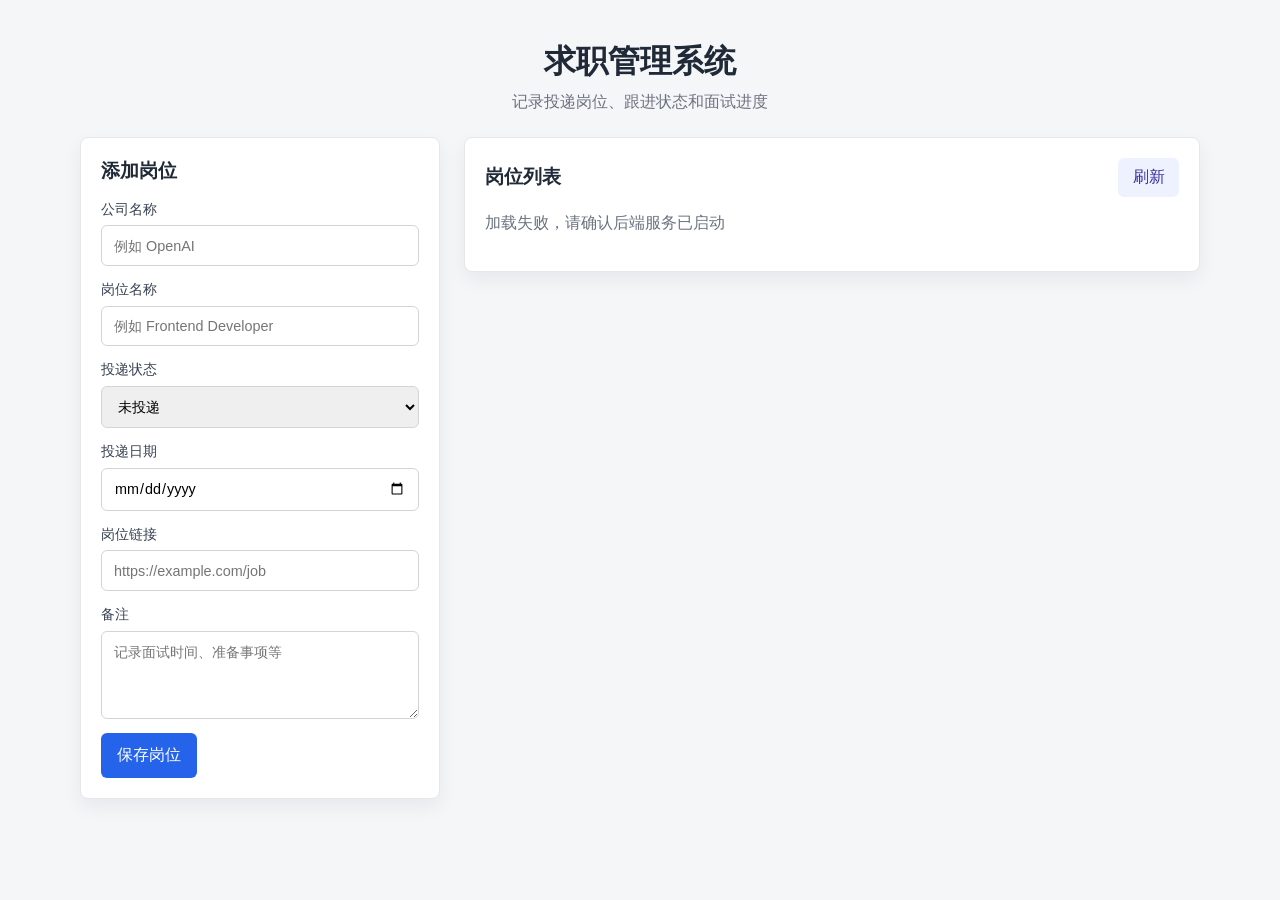
==== job-tracker-project/frontend/index.html @ 76c73f9f "加入前端页面展示" ====
<!DOCTYPE html>
<html lang="zh-CN">
<head>
    <meta charset="UTF-8">
    <meta name="viewport" content="width=device-width, initial-scale=1.0">
    <title>求职管理系统</title>
    <link rel="stylesheet" href="./style.css">
</head>
<body>
    <header class="page-header">
        <h1>求职管理系统</h1>
        <p>记录投递岗位、跟进状态和面试进度</p>
    </header>

    <main class="app-layout">
        <section class="panel form-panel">
            <h2>添加岗位</h2>
            <form id="jobForm" class="job-form">
                <label>
                    公司名称
                    <input id="company" type="text" required placeholder="例如 OpenAI">
                </label>

                <label>
                    岗位名称
                    <input id="position" type="text" required placeholder="例如 Frontend Developer">
                </label>

                <label>
                    投递状态
                    <select id="status">
                        <option value="未投递">未投递</option>
                        <option value="已投递">已投递</option>
                        <option value="面试中">面试中</option>
                        <option value="已拒绝">已拒绝</option>
                        <option value="已 offer">已 offer</option>
                    </select>
                </label>

                <label>
                    投递日期
                    <input id="applyDate" type="date">
                </label>

                <label>
                    岗位链接
                    <input id="jobUrl" type="url" placeholder="https://example.com/job">
                </label>

                <label>
                    备注
                    <textarea id="note" rows="4" placeholder="记录面试时间、准备事项等"></textarea>
                </label>

                <div class="form-actions">
                    <button id="submitBtn" type="submit">保存岗位</button>
                    <button id="cancelEditBtn" type="button" class="secondary-btn" hidden>取消编辑</button>
                </div>
            </form>
        </section>

        <section class="panel list-panel">
            <div class="list-header">
                <h2>岗位列表</h2>
                <button id="refreshBtn" type="button">刷新</button>
            </div>

            <p id="statusText" class="status-text"></p>
            <div id="jobList" class="job-list"></div>
        </section>
    </main>

    <script src="./app.js"></script>
</body>
</html>
---- job-tracker-project/frontend/style.css ----
* {
    box-sizing: border-box;
}

body {
    margin: 0;
    font-family: Arial, "Microsoft YaHei", sans-serif;
    background-color: #f4f6f8;
    color: #1f2937;
}

.page-header {
    padding: 2.5rem 1rem 1.5rem;
    text-align: center;
}

.page-header h1 {
    margin: 0 0 0.5rem;
    font-size: 2rem;
}

.page-header p {
    margin: 0;
    color: #6b7280;
}

.app-layout {
    width: min(1120px, calc(100% - 2rem));
    margin: 0 auto 3rem;
    display: grid;
    grid-template-columns: 360px 1fr;
    gap: 1.5rem;
    align-items: start;
}

.panel {
    background-color: #ffffff;
    border: 1px solid #e5e7eb;
    border-radius: 8px;
    box-shadow: 0 8px 20px rgba(15, 23, 42, 0.06);
}

.form-panel,
.list-panel {
    padding: 1.25rem;
}

.panel h2 {
    margin: 0 0 1rem;
    font-size: 1.2rem;
}

.job-form {
    display: grid;
    gap: 0.9rem;
}

.job-form label {
    display: grid;
    gap: 0.4rem;
    color: #374151;
    font-size: 0.9rem;
}

.job-form input,
.job-form select,
.job-form textarea {
    width: 100%;
    padding: 0.7rem 0.75rem;
    border: 1px solid #d1d5db;
    border-radius: 6px;
    font: inherit;
}

.job-form textarea {
    resize: vertical;
}

.job-form button,
.list-header button,
.delete-btn,
.edit-btn {
    border: none;
    border-radius: 6px;
    cursor: pointer;
    font: inherit;
}

.form-actions {
    display: flex;
    gap: 0.75rem;
    flex-wrap: wrap;
}

.job-form button {
    padding: 0.75rem 1rem;
    background-color: #2563eb;
    color: #ffffff;
}

.job-form button:hover {
    background-color: #1d4ed8;
}

.job-form .secondary-btn {
    background-color: #e5e7eb;
    color: #374151;
}

.job-form .secondary-btn:hover {
    background-color: #d1d5db;
}

.list-header {
    display: flex;
    justify-content: space-between;
    gap: 1rem;
    align-items: center;
    margin-bottom: 1rem;
}

.list-header h2 {
    margin: 0;
}

.list-header button {
    padding: 0.55rem 0.9rem;
    background-color: #eef2ff;
    color: #3730a3;
}

.status-text {
    min-height: 1.4rem;
    margin: 0 0 1rem;
    color: #6b7280;
}

.job-list {
    display: grid;
    gap: 1rem;
}

.job-card {
    padding: 1rem;
    border: 1px solid #e5e7eb;
    border-radius: 8px;
    background-color: #ffffff;
}

.job-card-header {
    display: flex;
    justify-content: space-between;
    gap: 1rem;
    align-items: start;
}

.job-card h3 {
    margin: 0 0 0.3rem;
    font-size: 1.05rem;
}

.job-card p {
    margin: 0.3rem 0;
    color: #4b5563;
}

.status-badge {
    display: inline-block;
    padding: 0.25rem 0.5rem;
    border-radius: 999px;
    background-color: #ecfdf5;
    color: #047857;
    font-size: 0.8rem;
    white-space: nowrap;
}

.job-meta {
    margin-top: 0.75rem;
    font-size: 0.9rem;
}

.job-link {
    color: #2563eb;
    text-decoration: none;
}

.job-link:hover {
    text-decoration: underline;
}

.card-actions {
    display: flex;
    gap: 0.5rem;
    flex-wrap: wrap;
    margin-top: 0.85rem;
}

.edit-btn,
.delete-btn {
    margin-top: 0.85rem;
    padding: 0.5rem 0.8rem;
}

.edit-btn {
    background-color: #dbeafe;
    color: #1d4ed8;
}

.edit-btn:hover {
    background-color: #bfdbfe;
}

.delete-btn {
    background-color: #fee2e2;
    color: #b91c1c;
}

.delete-btn:hover {
    background-color: #fecaca;
}

@media (max-width: 820px) {
    .app-layout {
        grid-template-columns: 1fr;
    }
}
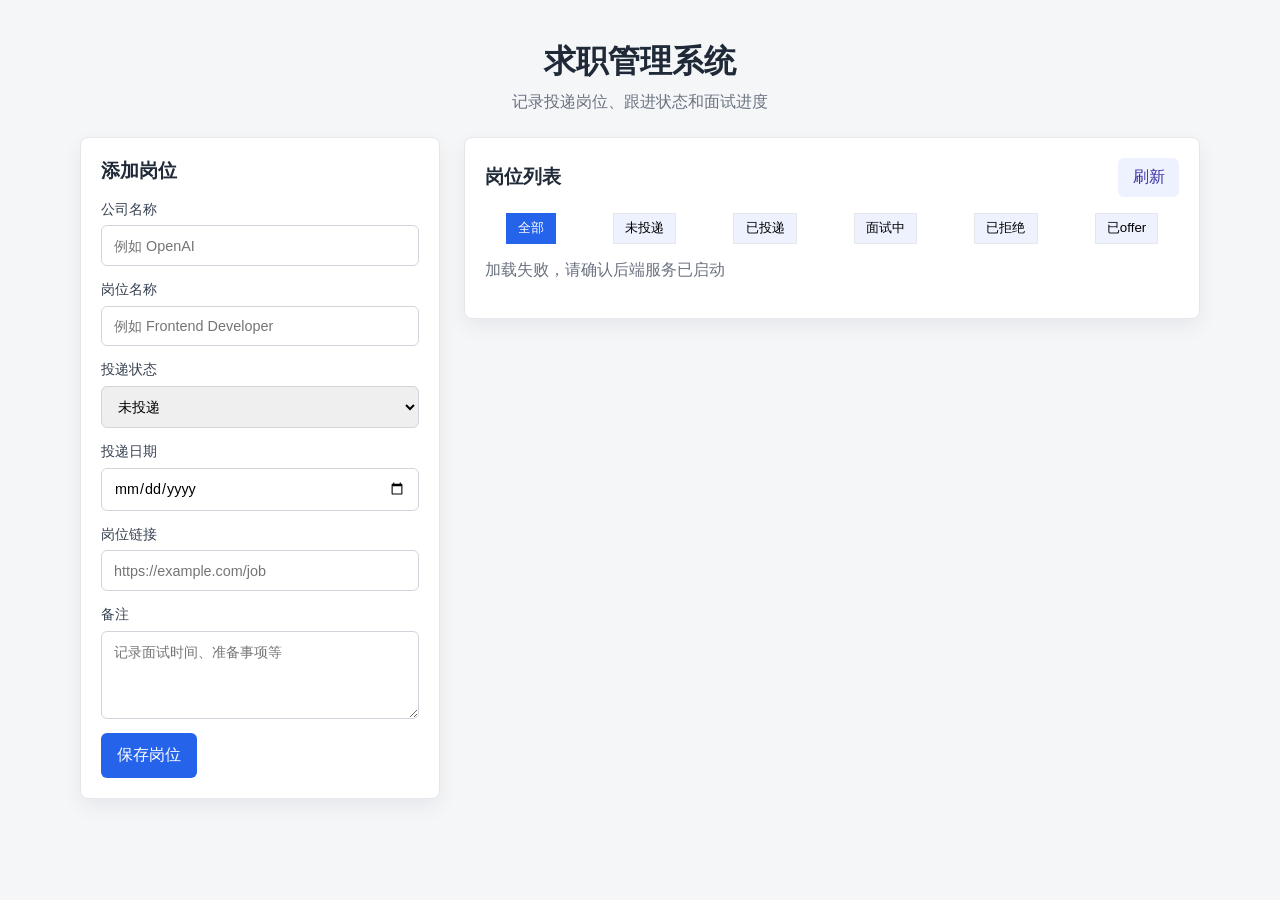
==== commit 22c43384: "添加一个按状态筛选的功能" ====
--- a/job-tracker-project/frontend/index.html
+++ b/job-tracker-project/frontend/index.html
@@ -33,7 +33,7 @@
                         <option value="已投递">已投递</option>
                         <option value="面试中">面试中</option>
                         <option value="已拒绝">已拒绝</option>
-                        <option value="已 offer">已 offer</option>
+                        <option value="已offer">已offer</option>
                     </select>
                 </label>
 
@@ -64,6 +64,14 @@
                 <h2>岗位列表</h2>
                 <button id="refreshBtn" type="button">刷新</button>
             </div>
+            <div class="btn-list">
+                <button class="filter-btn active" data-filter="全部">全部</button>
+                <button class="filter-btn" data-filter="未投递">未投递</button>
+                <button class="filter-btn" data-filter="已投递">已投递</button>
+                <button class="filter-btn" data-filter="面试中">面试中</button>
+                <button class="filter-btn" data-filter="已拒绝">已拒绝</button>
+                <button class="filter-btn" data-filter="已offer">已offer</button>
+            </div>
 
             <p id="statusText" class="status-text"></p>
             <div id="jobList" class="job-list"></div>
--- a/job-tracker-project/frontend/style.css
+++ b/job-tracker-project/frontend/style.css
@@ -129,6 +129,36 @@
     color: #3730a3;
 }
 
+.btn-list {
+    display: flex;
+    flex-wrap: wrap;
+    gap: 1rem;
+    margin-bottom: 1rem;
+    justify-content: space-around;
+    align-items: center;
+}
+
+.btn-list button {
+    padding: 0.35rem 0.7rem;
+    background-color: #eef2ff;
+    color: black;
+    border: 1px solid #e5e7eb;
+}
+
+.btn-list button:hover {
+    background-color: #2453ec23;
+}
+
+.filter-btn.active {
+    background-color: #2563eb;
+    color: #ffffff;
+    border-color: #2563eb;
+}
+
+.filter-btn {
+    cursor: pointer;
+}
+
 .status-text {
     min-height: 1.4rem;
     margin: 0 0 1rem;
